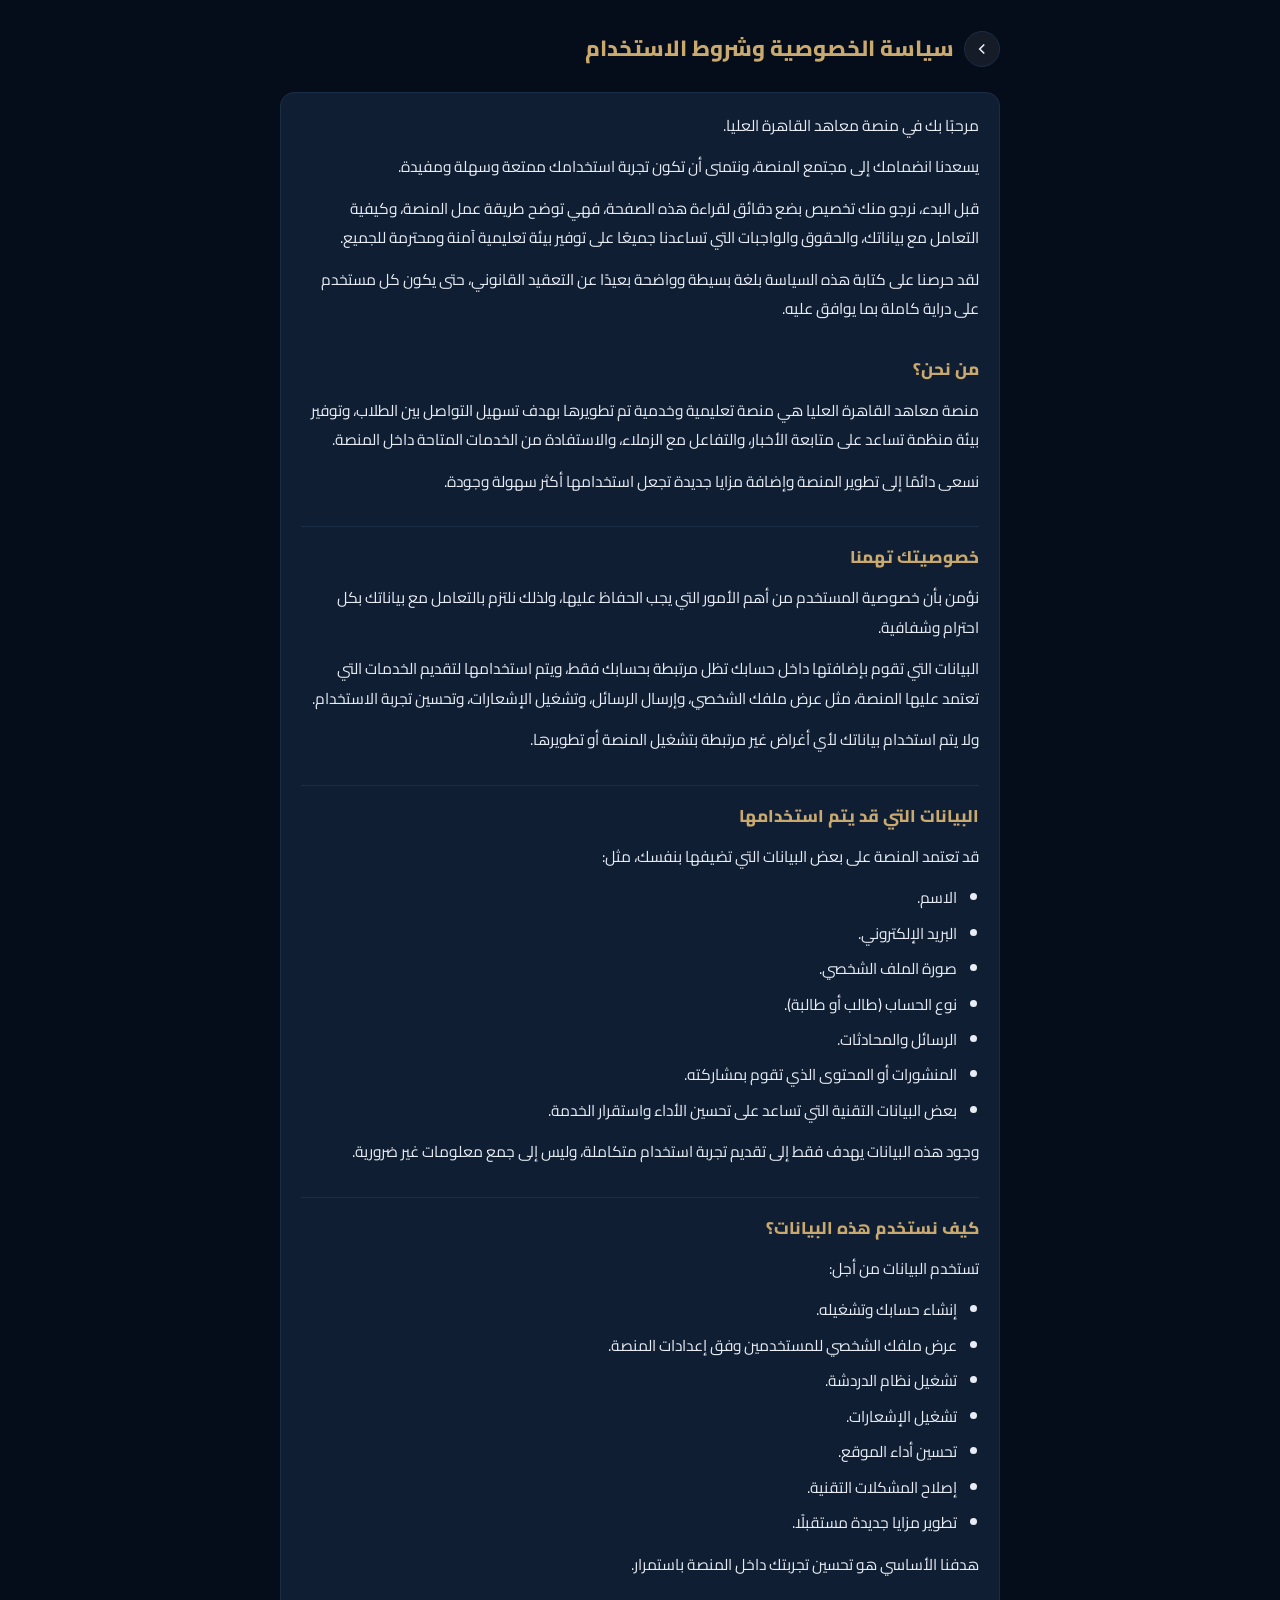
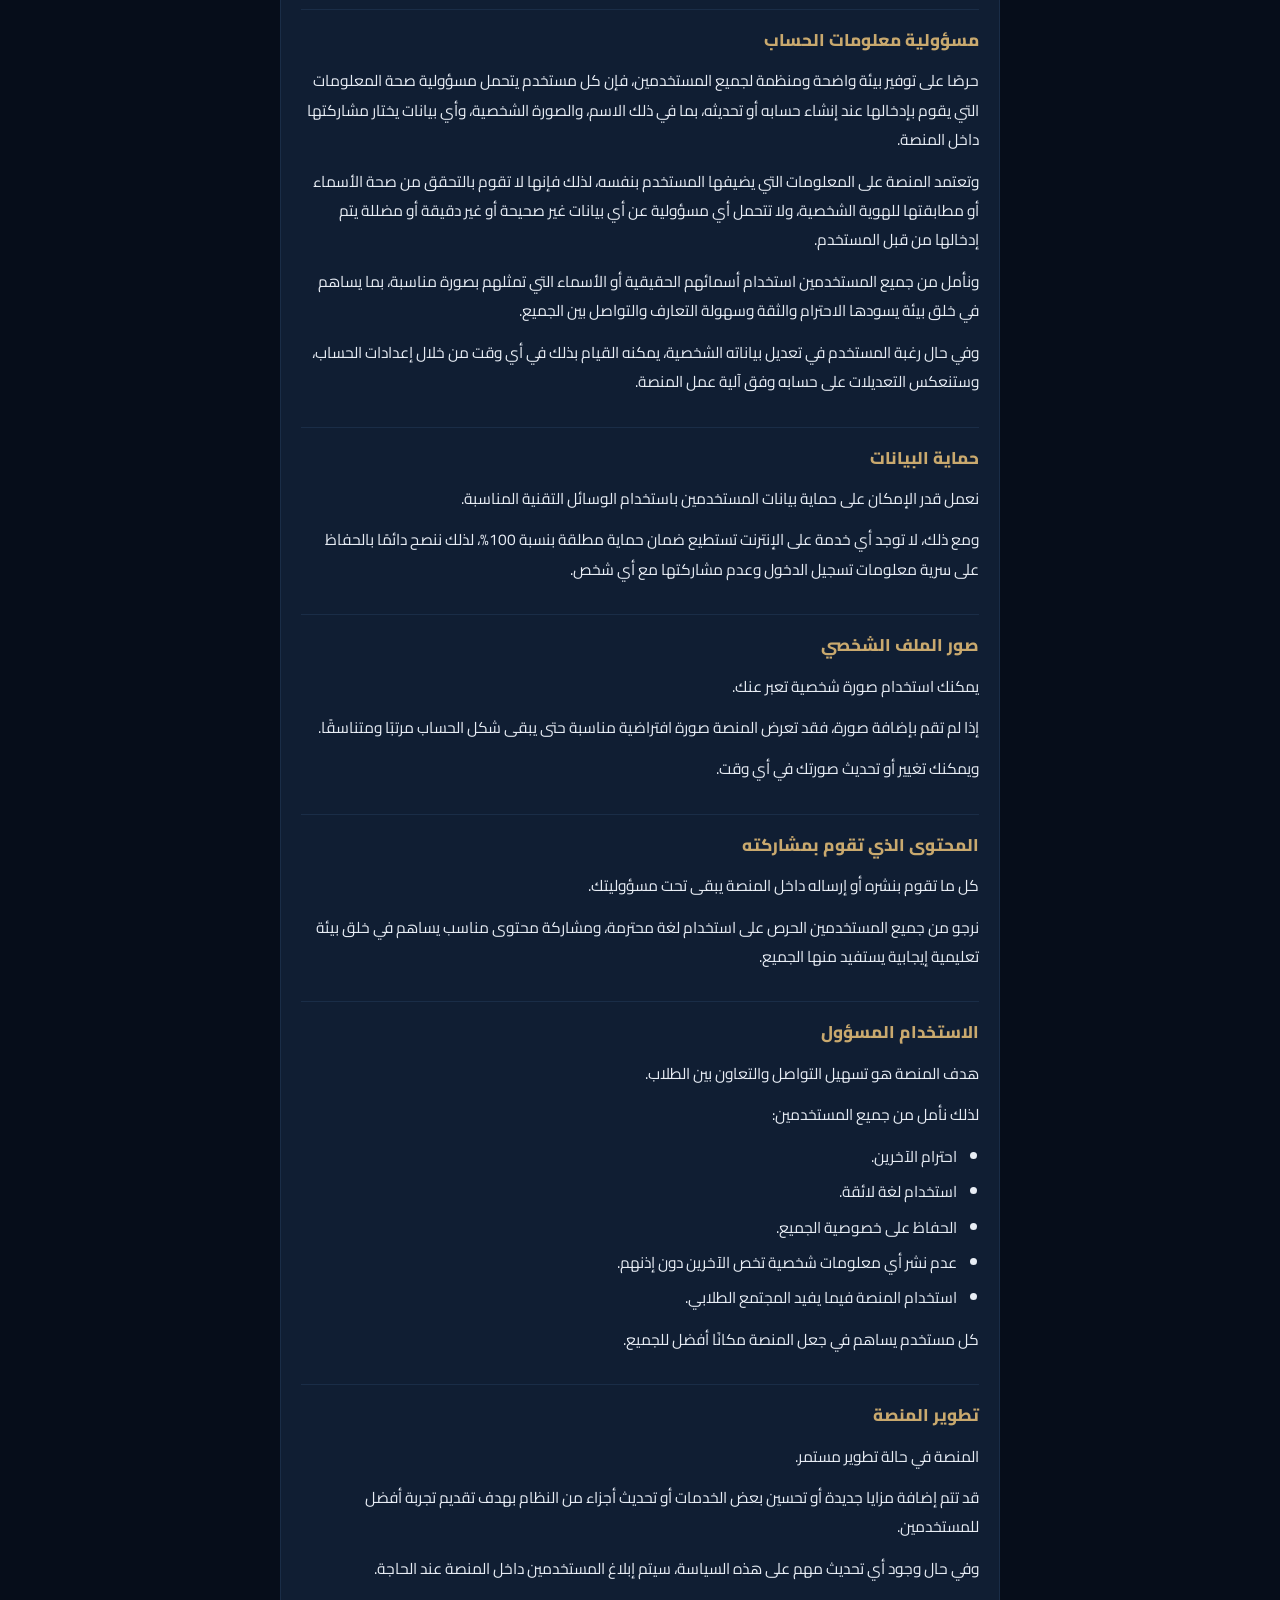
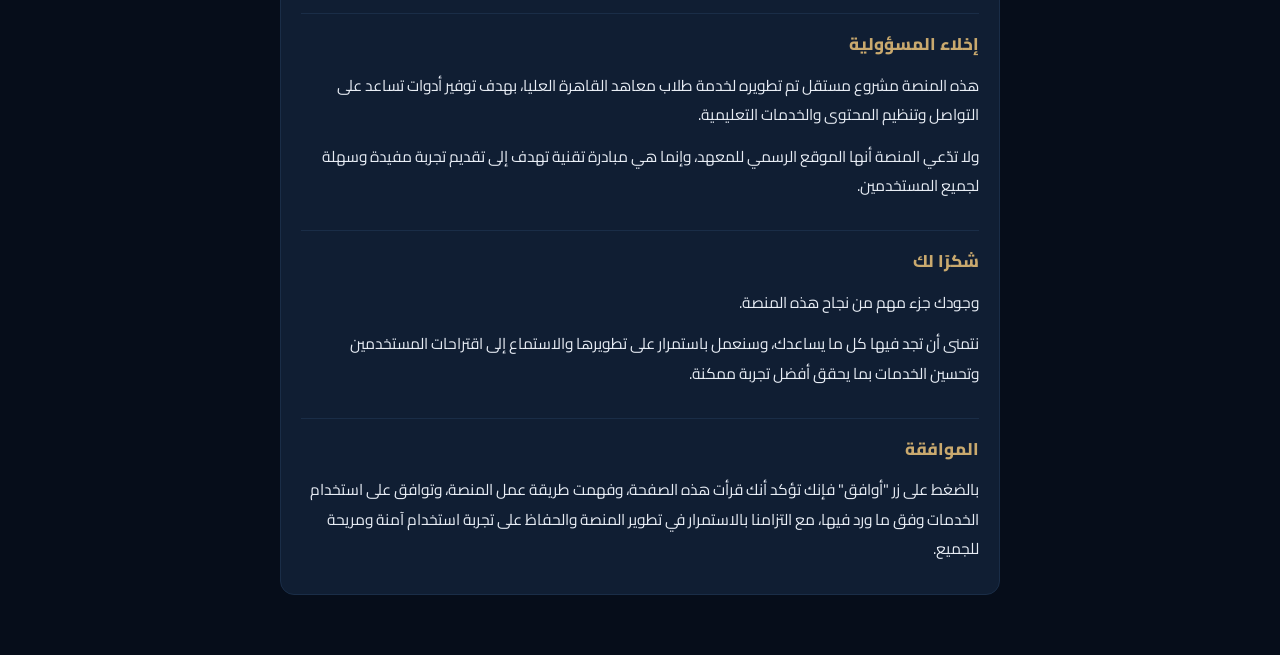
==== terms.html @ bc123cc1 "Add files via upload" ====
<!DOCTYPE html>
<html lang="ar" dir="rtl">
<head>
<meta charset="UTF-8">
<meta name="viewport" content="width=device-width, initial-scale=1.0, maximum-scale=1.0, minimum-scale=1.0, user-scalable=no, viewport-fit=cover">
<title>سياسة الخصوصية وشروط الاستخدام — معاهد القاهرة العليا</title>
<link rel="preconnect" href="https://fonts.googleapis.com">
<link rel="preconnect" href="https://fonts.gstatic.com" crossorigin>
<link href="https://fonts.googleapis.com/css2?family=Cairo:wght@400;600;700;800&display=swap" rel="stylesheet">
<style>
  :root{
    --bg:      #060d1a;
    --card:    #101e33;
    --border:  #1a2d47;
    --text:    #e8edf5;
    --muted:   #8d8d94;
    --gold:    #c9a96e;
  }
  *{ box-sizing:border-box; }
  body{
    margin:0; background:var(--bg); color:var(--text);
    font-family:'Cairo', system-ui, sans-serif;
    line-height:1.9; font-size:15.5px;
    padding: 28px 18px 60px;
  }
  .wrap{ max-width:720px; margin:0 auto; }
  .top-bar{
    display:flex; align-items:center; gap:10px; margin-bottom:22px;
  }
  .back-btn{
    width:36px; height:36px; border-radius:50%; flex-shrink:0;
    background:rgba(255,255,255,.06); border:1px solid var(--border);
    display:flex; align-items:center; justify-content:center;
    color:var(--text); cursor:pointer; text-decoration:none;
  }
  h1{
    font-size:22px; font-weight:800; margin:0 0 4px;
    color:var(--gold);
  }
  .sub{ color:var(--muted); font-size:13px; margin-bottom:8px; }
  h2{
    font-size:17px; font-weight:800; color:var(--gold);
    margin: 30px 0 10px; padding-top:14px; border-top:1px solid var(--border);
  }
  h2:first-of-type{ border-top:none; padding-top:0; }
  p{ margin: 0 0 12px; color:var(--text); }
  ul{ margin:0 0 12px; padding-inline-start:22px; }
  li{ margin-bottom:6px; }
  .card{
    background:var(--card); border:1px solid var(--border);
    border-radius:14px; padding:18px 20px; margin-top:16px;
  }
</style>
</head>
<body>
<div class="wrap">

  <div class="top-bar">
    <a class="back-btn" href="javascript:history.back()" title="رجوع" onclick="if(!document.referrer){this.href='index.html';}">
      <svg width="18" height="18" viewBox="0 0 24 24" fill="none" stroke="currentColor" stroke-width="2.2"><path d="M15 6l-6 6 6 6"/></svg>
    </a>
    <div>
      <h1 style="margin:0;">سياسة الخصوصية وشروط الاستخدام</h1>
    </div>
  </div>

  <div class="card">

    <p>مرحبًا بك في منصة معاهد القاهرة العليا.</p>

    <p>يسعدنا انضمامك إلى مجتمع المنصة، ونتمنى أن تكون تجربة استخدامك ممتعة وسهلة ومفيدة.</p>

    <p>قبل البدء، نرجو منك تخصيص بضع دقائق لقراءة هذه الصفحة، فهي توضح طريقة عمل المنصة، وكيفية التعامل مع بياناتك، والحقوق والواجبات التي تساعدنا جميعًا على توفير بيئة تعليمية آمنة ومحترمة للجميع.</p>

    <p>لقد حرصنا على كتابة هذه السياسة بلغة بسيطة وواضحة بعيدًا عن التعقيد القانوني، حتى يكون كل مستخدم على دراية كاملة بما يوافق عليه.</p>

    <h2>من نحن؟</h2>
    <p>منصة معاهد القاهرة العليا هي منصة تعليمية وخدمية تم تطويرها بهدف تسهيل التواصل بين الطلاب، وتوفير بيئة منظمة تساعد على متابعة الأخبار، والتفاعل مع الزملاء، والاستفادة من الخدمات المتاحة داخل المنصة.</p>
    <p>نسعى دائمًا إلى تطوير المنصة وإضافة مزايا جديدة تجعل استخدامها أكثر سهولة وجودة.</p>

    <h2>خصوصيتك تهمنا</h2>
    <p>نؤمن بأن خصوصية المستخدم من أهم الأمور التي يجب الحفاظ عليها، ولذلك نلتزم بالتعامل مع بياناتك بكل احترام وشفافية.</p>
    <p>البيانات التي تقوم بإضافتها داخل حسابك تظل مرتبطة بحسابك فقط، ويتم استخدامها لتقديم الخدمات التي تعتمد عليها المنصة، مثل عرض ملفك الشخصي، وإرسال الرسائل، وتشغيل الإشعارات، وتحسين تجربة الاستخدام.</p>
    <p>ولا يتم استخدام بياناتك لأي أغراض غير مرتبطة بتشغيل المنصة أو تطويرها.</p>

    <h2>البيانات التي قد يتم استخدامها</h2>
    <p>قد تعتمد المنصة على بعض البيانات التي تضيفها بنفسك، مثل:</p>
    <ul>
      <li>الاسم.</li>
      <li>البريد الإلكتروني.</li>
      <li>صورة الملف الشخصي.</li>
      <li>نوع الحساب (طالب أو طالبة).</li>
      <li>الرسائل والمحادثات.</li>
      <li>المنشورات أو المحتوى الذي تقوم بمشاركته.</li>
      <li>بعض البيانات التقنية التي تساعد على تحسين الأداء واستقرار الخدمة.</li>
    </ul>
    <p>وجود هذه البيانات يهدف فقط إلى تقديم تجربة استخدام متكاملة، وليس إلى جمع معلومات غير ضرورية.</p>

    <h2>كيف نستخدم هذه البيانات؟</h2>
    <p>تستخدم البيانات من أجل:</p>
    <ul>
      <li>إنشاء حسابك وتشغيله.</li>
      <li>عرض ملفك الشخصي للمستخدمين وفق إعدادات المنصة.</li>
      <li>تشغيل نظام الدردشة.</li>
      <li>تشغيل الإشعارات.</li>
      <li>تحسين أداء الموقع.</li>
      <li>إصلاح المشكلات التقنية.</li>
      <li>تطوير مزايا جديدة مستقبلًا.</li>
    </ul>
    <p>هدفنا الأساسي هو تحسين تجربتك داخل المنصة باستمرار.</p>

    <h2>مسؤولية معلومات الحساب</h2>
    <p>حرصًا على توفير بيئة واضحة ومنظمة لجميع المستخدمين، فإن كل مستخدم يتحمل مسؤولية صحة المعلومات التي يقوم بإدخالها عند إنشاء حسابه أو تحديثه، بما في ذلك الاسم، والصورة الشخصية، وأي بيانات يختار مشاركتها داخل المنصة.</p>
    <p>وتعتمد المنصة على المعلومات التي يضيفها المستخدم بنفسه، لذلك فإنها لا تقوم بالتحقق من صحة الأسماء أو مطابقتها للهوية الشخصية، ولا تتحمل أي مسؤولية عن أي بيانات غير صحيحة أو غير دقيقة أو مضللة يتم إدخالها من قبل المستخدم.</p>
    <p>ونأمل من جميع المستخدمين استخدام أسمائهم الحقيقية أو الأسماء التي تمثلهم بصورة مناسبة، بما يساهم في خلق بيئة يسودها الاحترام والثقة وسهولة التعارف والتواصل بين الجميع.</p>
    <p>وفي حال رغبة المستخدم في تعديل بياناته الشخصية، يمكنه القيام بذلك في أي وقت من خلال إعدادات الحساب، وستنعكس التعديلات على حسابه وفق آلية عمل المنصة.</p>

    <h2>حماية البيانات</h2>
    <p>نعمل قدر الإمكان على حماية بيانات المستخدمين باستخدام الوسائل التقنية المناسبة.</p>
    <p>ومع ذلك، لا توجد أي خدمة على الإنترنت تستطيع ضمان حماية مطلقة بنسبة 100%، لذلك ننصح دائمًا بالحفاظ على سرية معلومات تسجيل الدخول وعدم مشاركتها مع أي شخص.</p>

    <h2>صور الملف الشخصي</h2>
    <p>يمكنك استخدام صورة شخصية تعبر عنك.</p>
    <p>إذا لم تقم بإضافة صورة، فقد تعرض المنصة صورة افتراضية مناسبة حتى يبقى شكل الحساب مرتبًا ومتناسقًا.</p>
    <p>ويمكنك تغيير أو تحديث صورتك في أي وقت.</p>

    <h2>المحتوى الذي تقوم بمشاركته</h2>
    <p>كل ما تقوم بنشره أو إرساله داخل المنصة يبقى تحت مسؤوليتك.</p>
    <p>نرجو من جميع المستخدمين الحرص على استخدام لغة محترمة، ومشاركة محتوى مناسب يساهم في خلق بيئة تعليمية إيجابية يستفيد منها الجميع.</p>

    <h2>الاستخدام المسؤول</h2>
    <p>هدف المنصة هو تسهيل التواصل والتعاون بين الطلاب.</p>
    <p>لذلك نأمل من جميع المستخدمين:</p>
    <ul>
      <li>احترام الآخرين.</li>
      <li>استخدام لغة لائقة.</li>
      <li>الحفاظ على خصوصية الجميع.</li>
      <li>عدم نشر أي معلومات شخصية تخص الآخرين دون إذنهم.</li>
      <li>استخدام المنصة فيما يفيد المجتمع الطلابي.</li>
    </ul>
    <p>كل مستخدم يساهم في جعل المنصة مكانًا أفضل للجميع.</p>

    <h2>تطوير المنصة</h2>
    <p>المنصة في حالة تطوير مستمر.</p>
    <p>قد تتم إضافة مزايا جديدة أو تحسين بعض الخدمات أو تحديث أجزاء من النظام بهدف تقديم تجربة أفضل للمستخدمين.</p>
    <p>وفي حال وجود أي تحديث مهم على هذه السياسة، سيتم إبلاغ المستخدمين داخل المنصة عند الحاجة.</p>

    <h2>إخلاء المسؤولية</h2>
    <p>هذه المنصة مشروع مستقل تم تطويره لخدمة طلاب معاهد القاهرة العليا، بهدف توفير أدوات تساعد على التواصل وتنظيم المحتوى والخدمات التعليمية.</p>
    <p>ولا تدّعي المنصة أنها الموقع الرسمي للمعهد، وإنما هي مبادرة تقنية تهدف إلى تقديم تجربة مفيدة وسهلة لجميع المستخدمين.</p>

    <h2>شكرًا لك</h2>
    <p>وجودك جزء مهم من نجاح هذه المنصة.</p>
    <p>نتمنى أن تجد فيها كل ما يساعدك، وسنعمل باستمرار على تطويرها والاستماع إلى اقتراحات المستخدمين وتحسين الخدمات بما يحقق أفضل تجربة ممكنة.</p>

    <h2>الموافقة</h2>
    <p>بالضغط على زر "أوافق" فإنك تؤكد أنك قرأت هذه الصفحة، وفهمت طريقة عمل المنصة، وتوافق على استخدام الخدمات وفق ما ورد فيها، مع التزامنا بالاستمرار في تطوير المنصة والحفاظ على تجربة استخدام آمنة ومريحة للجميع.</p>

  </div>
</div>
</body>
</html>
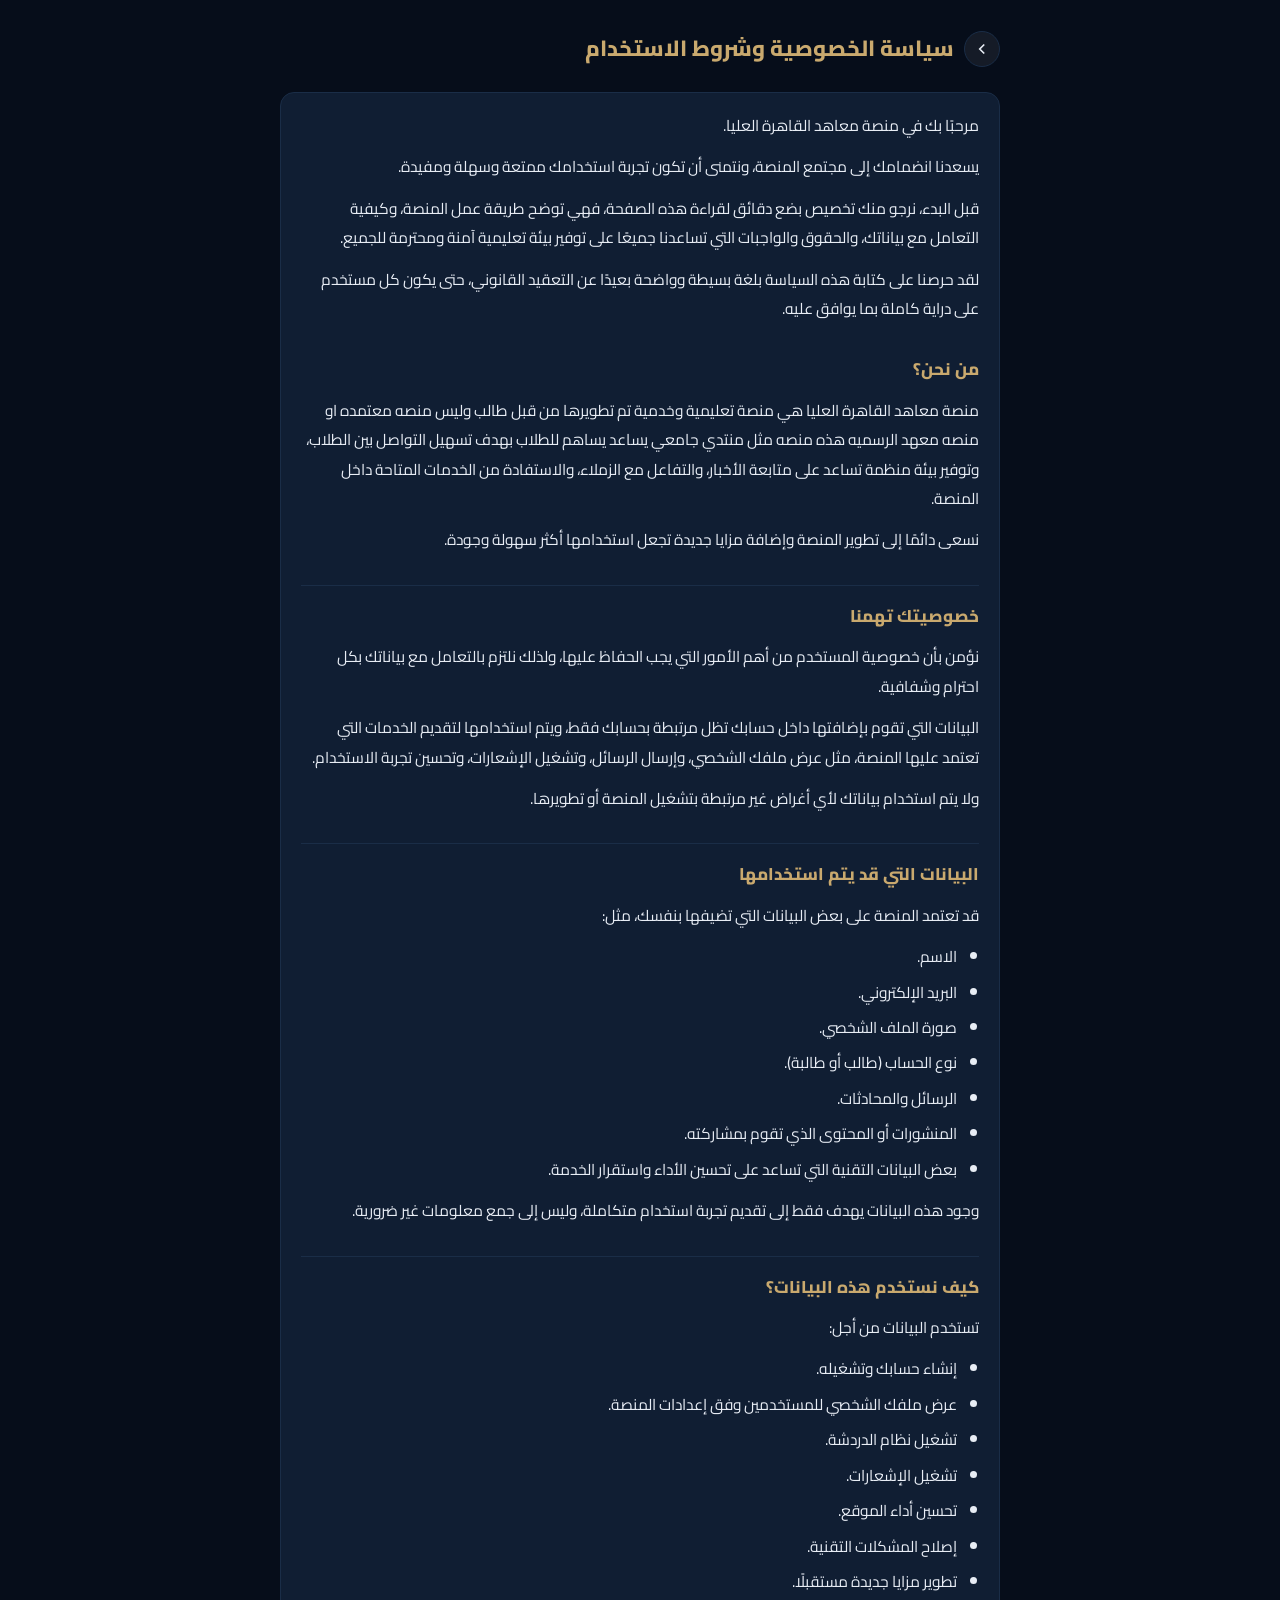
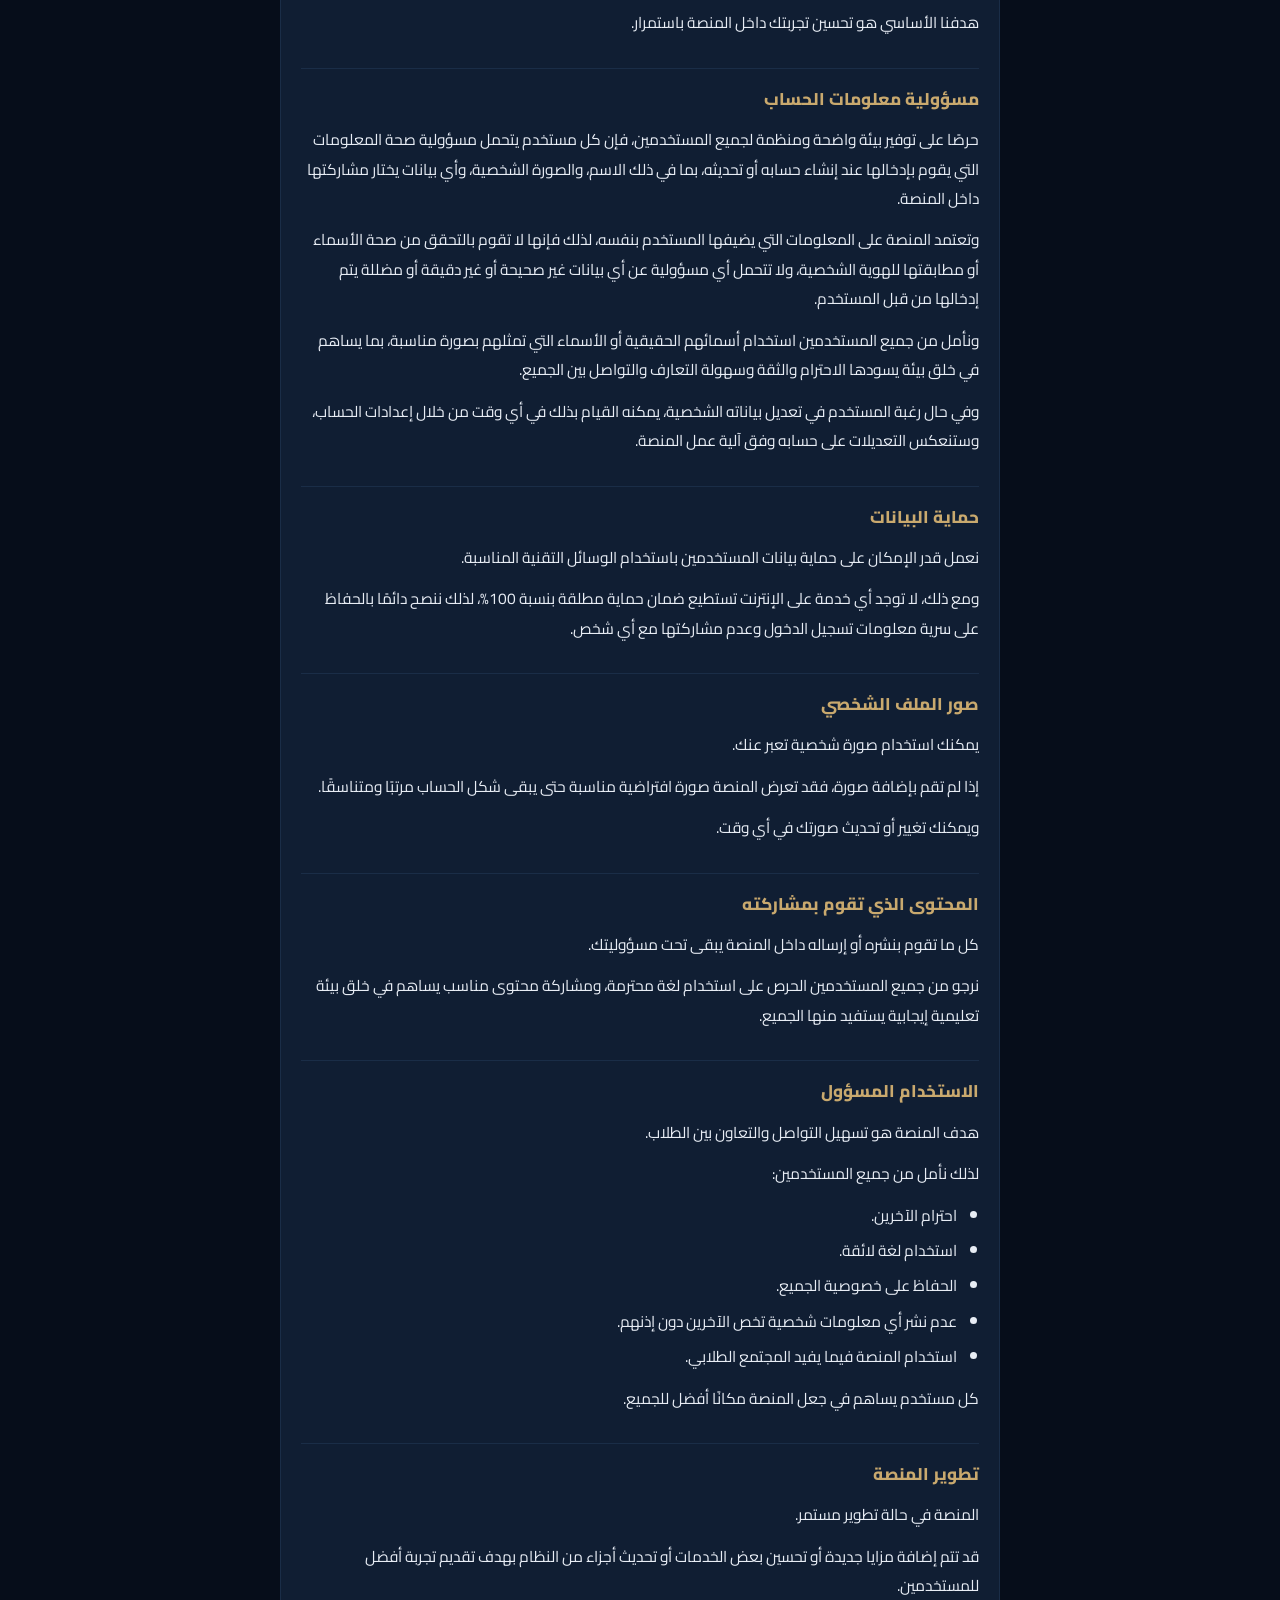
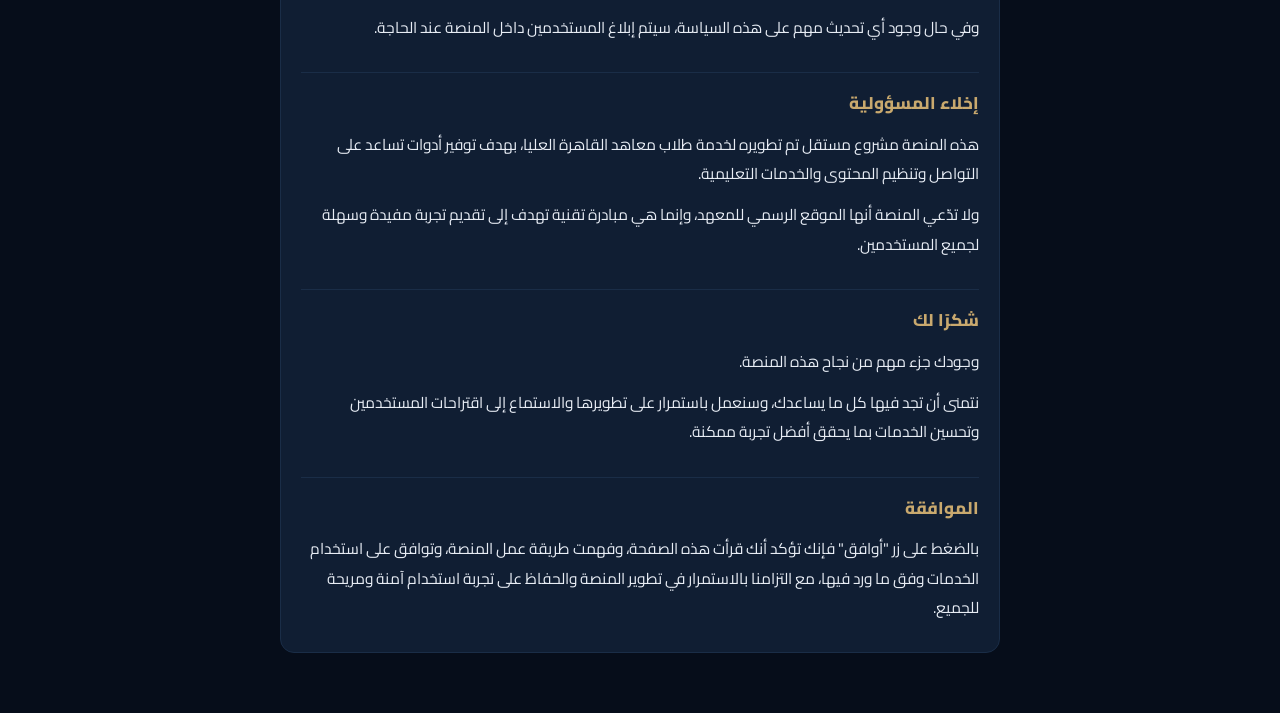
==== commit e45b4f71: "Update terms.html" ====
--- a/terms.html
+++ b/terms.html
@@ -75,7 +75,7 @@
     <p>لقد حرصنا على كتابة هذه السياسة بلغة بسيطة وواضحة بعيدًا عن التعقيد القانوني، حتى يكون كل مستخدم على دراية كاملة بما يوافق عليه.</p>
 
     <h2>من نحن؟</h2>
-    <p>منصة معاهد القاهرة العليا هي منصة تعليمية وخدمية تم تطويرها بهدف تسهيل التواصل بين الطلاب، وتوفير بيئة منظمة تساعد على متابعة الأخبار، والتفاعل مع الزملاء، والاستفادة من الخدمات المتاحة داخل المنصة.</p>
+    <p>منصة معاهد القاهرة العليا هي منصة تعليمية وخدمية تم تطويرها  من قبل طالب وليس منصه معتمده او منصه معهد الرسميه هذه منصه مثل منتدي جامعي يساعد يساهم للطلاب بهدف تسهيل التواصل بين الطلاب، وتوفير بيئة منظمة تساعد على متابعة الأخبار، والتفاعل مع الزملاء، والاستفادة من الخدمات المتاحة داخل المنصة.</p>
     <p>نسعى دائمًا إلى تطوير المنصة وإضافة مزايا جديدة تجعل استخدامها أكثر سهولة وجودة.</p>
 
     <h2>خصوصيتك تهمنا</h2>
